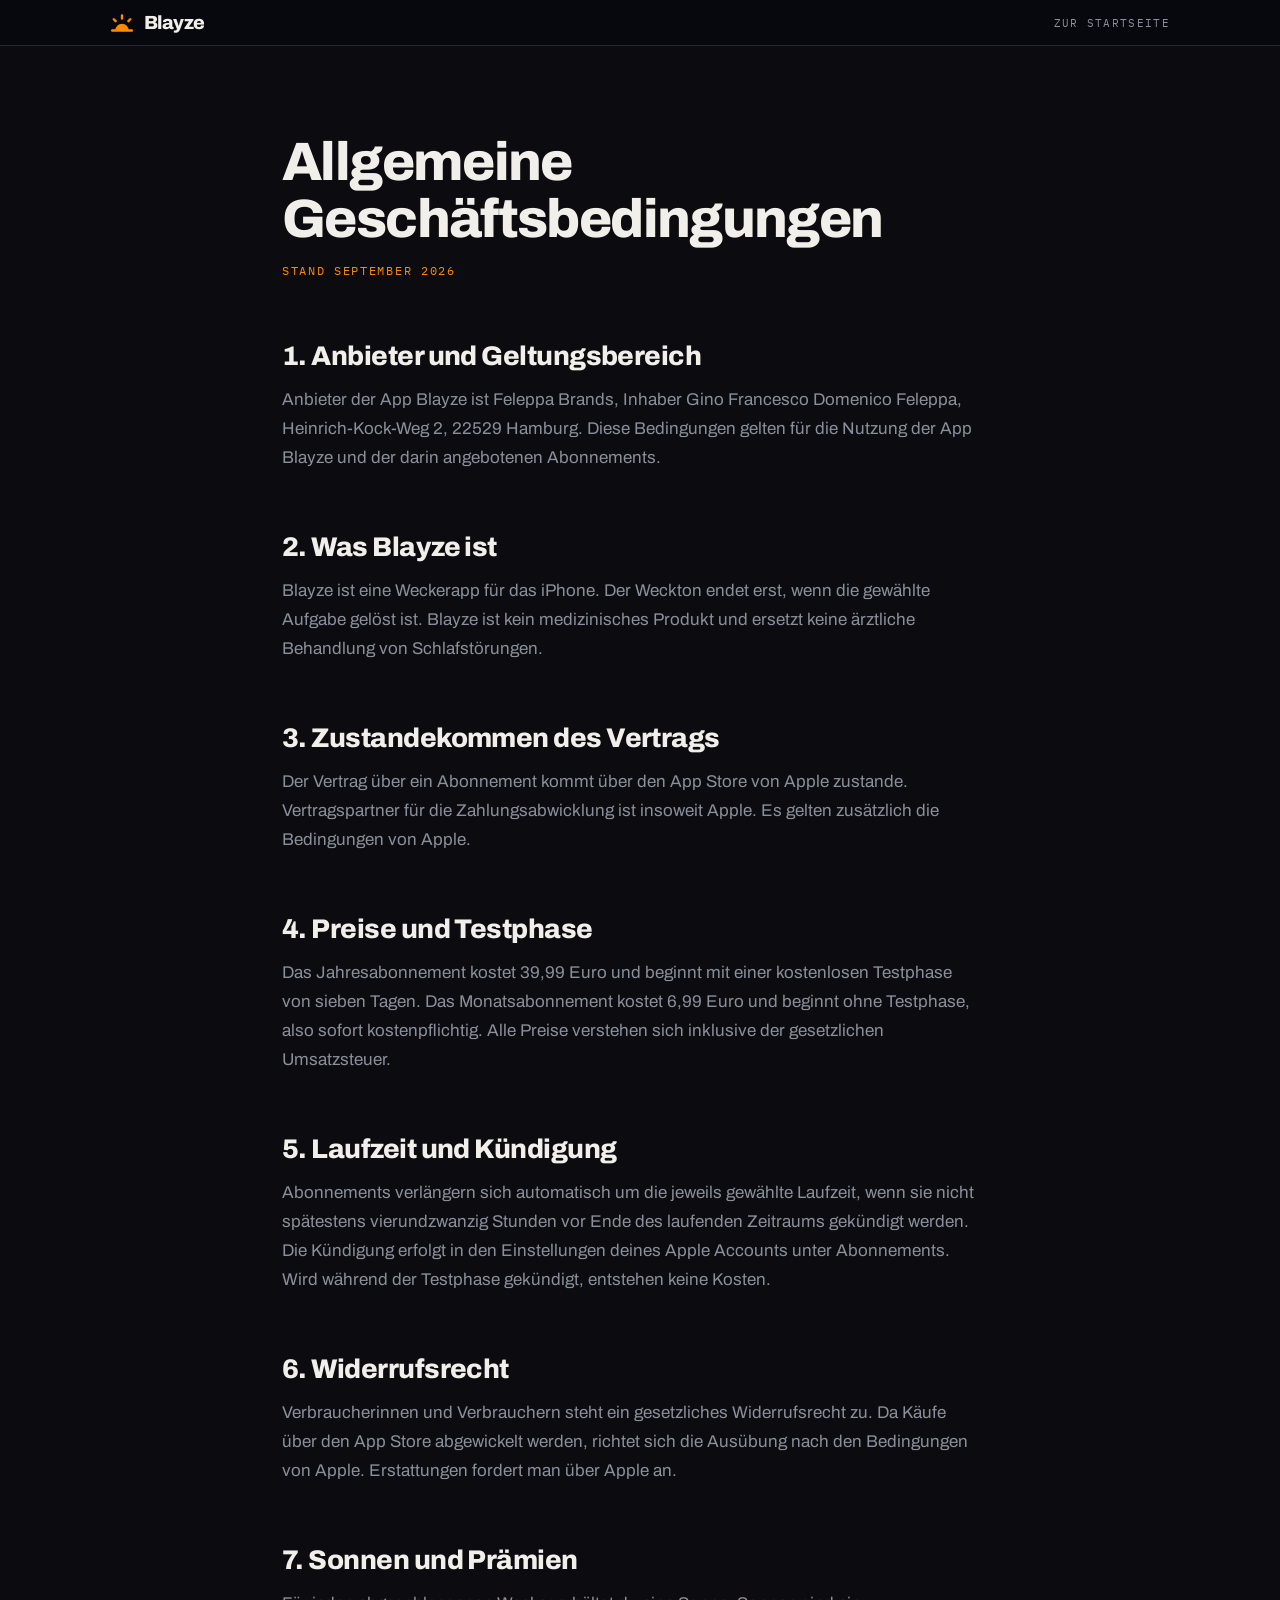
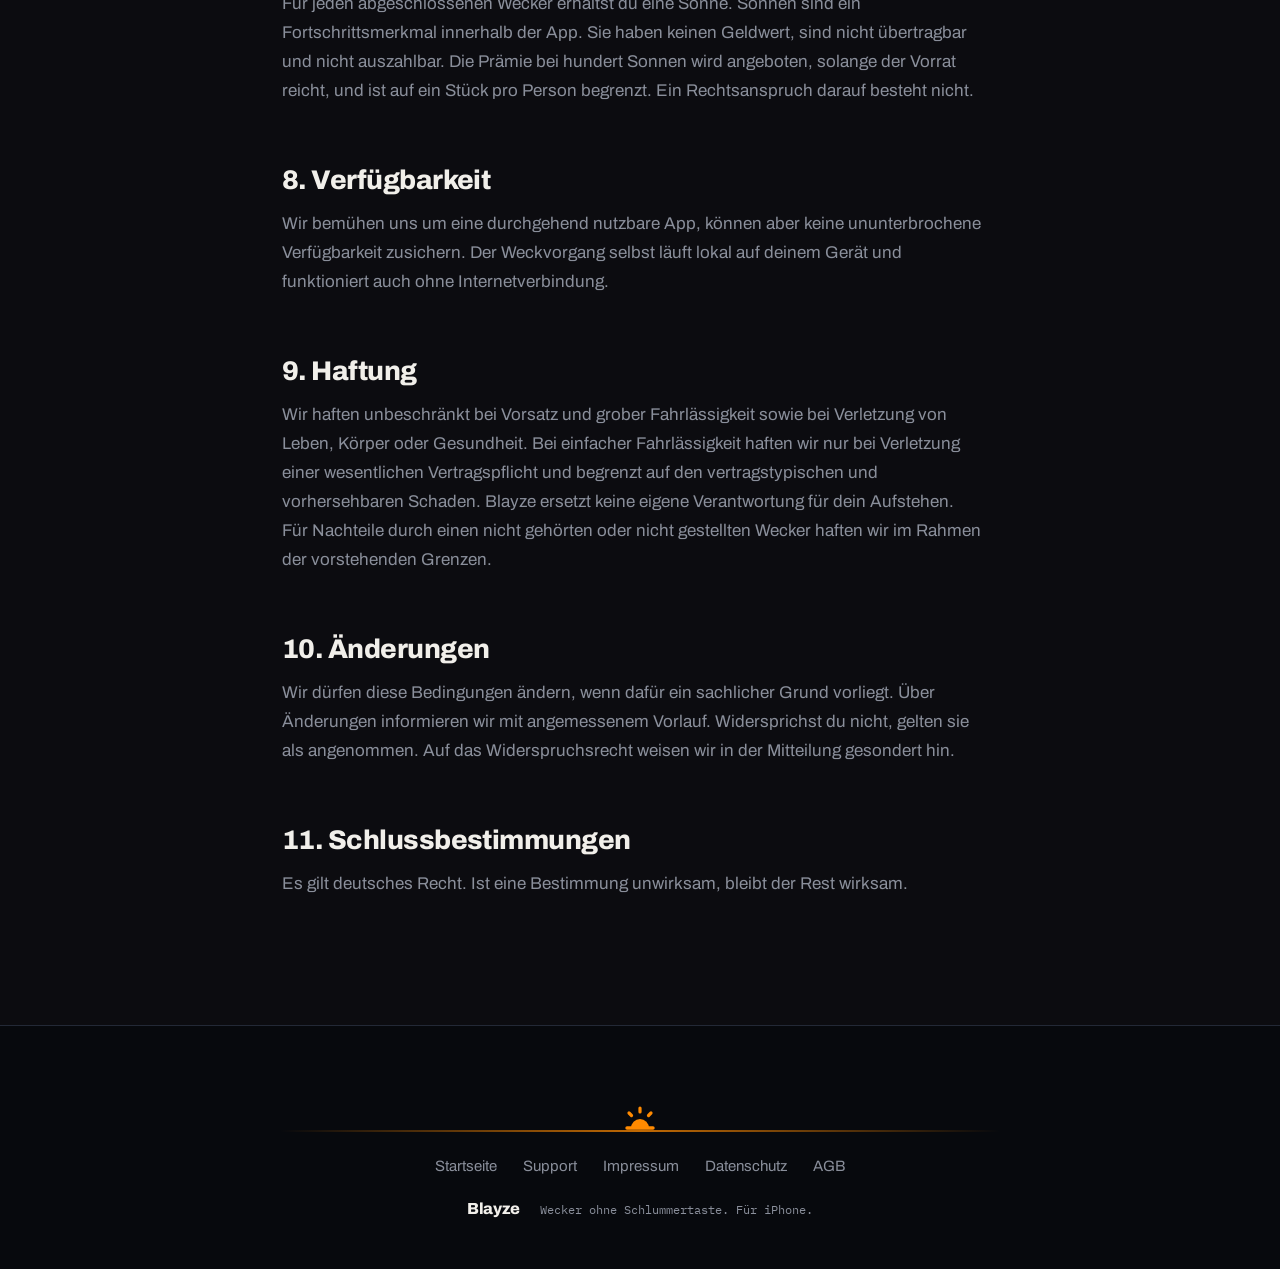
==== agb/index.html @ fdfd9681 "Blayze Landingpage: schlanke Fassung, Bilder 94 Prozent kleiner Bilder auf Anzeigegroesse verkleiner" ====
<!DOCTYPE html>
<html lang="de">
<head>
<meta charset="utf-8">
<meta name="viewport" content="width=device-width, initial-scale=1">
<meta name="robots" content="noindex">
<meta name="color-scheme" content="light">
<title>Allgemeine Geschäftsbedingungen · Blayze</title>
<link rel="preconnect" href="https://fonts.googleapis.com">
<link rel="preconnect" href="https://fonts.gstatic.com" crossorigin>
<link href="https://fonts.googleapis.com/css2?family=Archivo:wght@400;500;600;700;800&family=IBM+Plex+Mono:wght@400;500&display=swap" rel="stylesheet">
<style>
  html { -webkit-text-size-adjust:100%; }
  * { box-sizing:border-box; }
  body { margin:0; background:#0C0C10; color:#F1EFEA; font-family:'Archivo',Helvetica,Arial,sans-serif; overflow-wrap:break-word; color-scheme:only light; }
  a { color:#FF8A00; text-decoration:none; }
  a:hover { color:#FFA640; }
  .hd { position:sticky; top:0; z-index:50; padding:12px 16px; background:rgba(7,9,13,0.86); backdrop-filter:blur(14px); -webkit-backdrop-filter:blur(14px); border-bottom:1px solid #232936; }
  .hd-in { max-width:1060px; margin:0 auto; display:flex; align-items:center; gap:10px; }
  .wm { font-weight:800; letter-spacing:-0.03em; font-size:19px; color:#F1EFEA; }
  .back { margin-left:auto; font-family:'IBM Plex Mono',monospace; font-size:11px; letter-spacing:0.12em; text-transform:uppercase; color:#8A8F9B; }
  .back:hover { color:#FF8A00; }
  main { max-width:760px; margin:0 auto; padding:clamp(48px,8vw,88px) 22px clamp(64px,10vw,110px); }
  h1 { margin:0 0 14px; font-weight:800; letter-spacing:-0.03em; line-height:1.05; font-size:clamp(32px,6.4vw,54px); color:#F1EFEA; text-wrap:pretty; }
  .eyebrow { margin:0 0 clamp(30px,5vw,46px); font-family:'IBM Plex Mono',monospace; font-size:12px; letter-spacing:0.14em; text-transform:uppercase; color:#FF8A00; }
  h2 { margin:clamp(38px,6vw,58px) 0 14px; font-weight:800; letter-spacing:-0.02em; line-height:1.2; font-size:clamp(21px,3.4vw,27px); color:#F1EFEA; text-wrap:pretty; }
  p { margin:0 0 16px; font-size:17px; line-height:1.7; color:#8A8F9B; max-width:70ch; }
  p.strongtext { color:#F1EFEA; }
  ul { margin:0 0 16px; padding:0; list-style:none; display:flex; flex-direction:column; gap:11px; max-width:70ch; }
  li { position:relative; padding-left:20px; font-size:17px; line-height:1.65; color:#8A8F9B; }
  li::before { content:""; position:absolute; left:0; top:11px; width:7px; height:7px; border-radius:50%; background:#FF8A00; }
  .lnk { border-bottom:1px solid rgba(255,138,0,0.4); }
  footer { background:#07090D; border-top:1px solid #232936; padding:clamp(48px,7vw,80px) 22px clamp(34px,5vw,52px); }
  .ft-in { max-width:1060px; margin:0 auto; display:flex; flex-direction:column; gap:26px; }
  .ft-sun { display:flex; flex-direction:column; align-items:center; }
  .ft-line { display:block; width:100%; max-width:720px; height:2px; background:linear-gradient(90deg,rgba(255,138,0,0) 0%,rgba(255,138,0,0.75) 50%,rgba(255,138,0,0) 100%); }
  .ft-nav { display:flex; flex-wrap:wrap; gap:16px 26px; justify-content:center; }
  .ft-nav a { font-size:15px; color:#8A8F9B; }
  .ft-nav a:hover { color:#FF8A00; }
  .ft-meta { display:flex; flex-wrap:wrap; gap:8px 20px; justify-content:center; align-items:baseline; }
  .ft-meta .n { font-weight:800; letter-spacing:-0.03em; font-size:16px; color:#F1EFEA; }
  .ft-meta .t { font-family:'IBM Plex Mono',monospace; font-size:12px; color:#8A8F9B; }
</style>
</head>
<body>
<header class="hd">
  <div class="hd-in">
    <a href='/' style='display:flex; align-items:center; gap:10px'><svg width="24" height="18" viewBox="0 2 32 24" fill="none" aria-hidden="true"><path d="M3 24H29" stroke="#FF8A00" stroke-width="3.4" stroke-linecap="round"/><path d="M7 24A9 9 0 0 1 25 24" fill="#FF8A00"/><path d="M16 4V8M27 9L24.5 11.5M5 9L7.5 11.5" stroke="#FF8A00" stroke-width="3.2" stroke-linecap="round"/></svg><span class="wm">Blayze</span></a>
    <a class='back' href='/'>Zur Startseite</a>
  </div>
</header>
<main>
<h1>Allgemeine Geschäftsbedingungen</h1>
<p class="eyebrow">Stand September 2026</p>
<h2>1. Anbieter und Geltungsbereich</h2>
<p>Anbieter der App Blayze ist Feleppa Brands, Inhaber Gino Francesco Domenico Feleppa, Heinrich-Kock-Weg 2, 22529 Hamburg. Diese Bedingungen gelten für die Nutzung der App Blayze und der darin angebotenen Abonnements.</p>
<h2>2. Was Blayze ist</h2>
<p>Blayze ist eine Weckerapp für das iPhone. Der Weckton endet erst, wenn die gewählte Aufgabe gelöst ist. Blayze ist kein medizinisches Produkt und ersetzt keine ärztliche Behandlung von Schlafstörungen.</p>
<h2>3. Zustandekommen des Vertrags</h2>
<p>Der Vertrag über ein Abonnement kommt über den App Store von Apple zustande. Vertragspartner für die Zahlungsabwicklung ist insoweit Apple. Es gelten zusätzlich die Bedingungen von Apple.</p>
<h2>4. Preise und Testphase</h2>
<p>Das Jahresabonnement kostet 39,99 Euro und beginnt mit einer kostenlosen Testphase von sieben Tagen. Das Monatsabonnement kostet 6,99 Euro und beginnt ohne Testphase, also sofort kostenpflichtig. Alle Preise verstehen sich inklusive der gesetzlichen Umsatzsteuer.</p>
<h2>5. Laufzeit und Kündigung</h2>
<p>Abonnements verlängern sich automatisch um die jeweils gewählte Laufzeit, wenn sie nicht spätestens vierundzwanzig Stunden vor Ende des laufenden Zeitraums gekündigt werden. Die Kündigung erfolgt in den Einstellungen deines Apple Accounts unter Abonnements. Wird während der Testphase gekündigt, entstehen keine Kosten.</p>
<h2>6. Widerrufsrecht</h2>
<p>Verbraucherinnen und Verbrauchern steht ein gesetzliches Widerrufsrecht zu. Da Käufe über den App Store abgewickelt werden, richtet sich die Ausübung nach den Bedingungen von Apple. Erstattungen fordert man über Apple an.</p>
<h2>7. Sonnen und Prämien</h2>
<p>Für jeden abgeschlossenen Wecker erhältst du eine Sonne. Sonnen sind ein Fortschrittsmerkmal innerhalb der App. Sie haben keinen Geldwert, sind nicht übertragbar und nicht auszahlbar. Die Prämie bei hundert Sonnen wird angeboten, solange der Vorrat reicht, und ist auf ein Stück pro Person begrenzt. Ein Rechtsanspruch darauf besteht nicht.</p>
<h2>8. Verfügbarkeit</h2>
<p>Wir bemühen uns um eine durchgehend nutzbare App, können aber keine ununterbrochene Verfügbarkeit zusichern. Der Weckvorgang selbst läuft lokal auf deinem Gerät und funktioniert auch ohne Internetverbindung.</p>
<h2>9. Haftung</h2>
<p>Wir haften unbeschränkt bei Vorsatz und grober Fahrlässigkeit sowie bei Verletzung von Leben, Körper oder Gesundheit. Bei einfacher Fahrlässigkeit haften wir nur bei Verletzung einer wesentlichen Vertragspflicht und begrenzt auf den vertragstypischen und vorhersehbaren Schaden. Blayze ersetzt keine eigene Verantwortung für dein Aufstehen. Für Nachteile durch einen nicht gehörten oder nicht gestellten Wecker haften wir im Rahmen der vorstehenden Grenzen.</p>
<h2>10. Änderungen</h2>
<p>Wir dürfen diese Bedingungen ändern, wenn dafür ein sachlicher Grund vorliegt. Über Änderungen informieren wir mit angemessenem Vorlauf. Widersprichst du nicht, gelten sie als angenommen. Auf das Widerspruchsrecht weisen wir in der Mitteilung gesondert hin.</p>
<h2>11. Schlussbestimmungen</h2>
<p>Es gilt deutsches Recht. Ist eine Bestimmung unwirksam, bleibt der Rest wirksam.</p>
</main>
<footer>
  <div class="ft-in">
    <div class="ft-sun"><svg width="32" height="24" viewBox="0 2 32 24" fill="none" aria-hidden="true"><path d="M3 24H29" stroke="#FF8A00" stroke-width="3.4" stroke-linecap="round"/><path d="M7 24A9 9 0 0 1 25 24" fill="#FF8A00"/><path d="M16 4V8M27 9L24.5 11.5M5 9L7.5 11.5" stroke="#FF8A00" stroke-width="3.2" stroke-linecap="round"/></svg><span class="ft-line"></span></div>
    <nav class="ft-nav">
      <a href='/'>Startseite</a>
      <a href='/support'>Support</a>
      <a href='/impressum'>Impressum</a>
      <a href='/datenschutz'>Datenschutz</a>
      <a href='/agb'>AGB</a>
    </nav>
    <div class="ft-meta"><span class="n">Blayze</span><span class="t">Wecker ohne Schlummertaste. Für iPhone.</span></div>
  </div>
</footer>
</body>
</html>
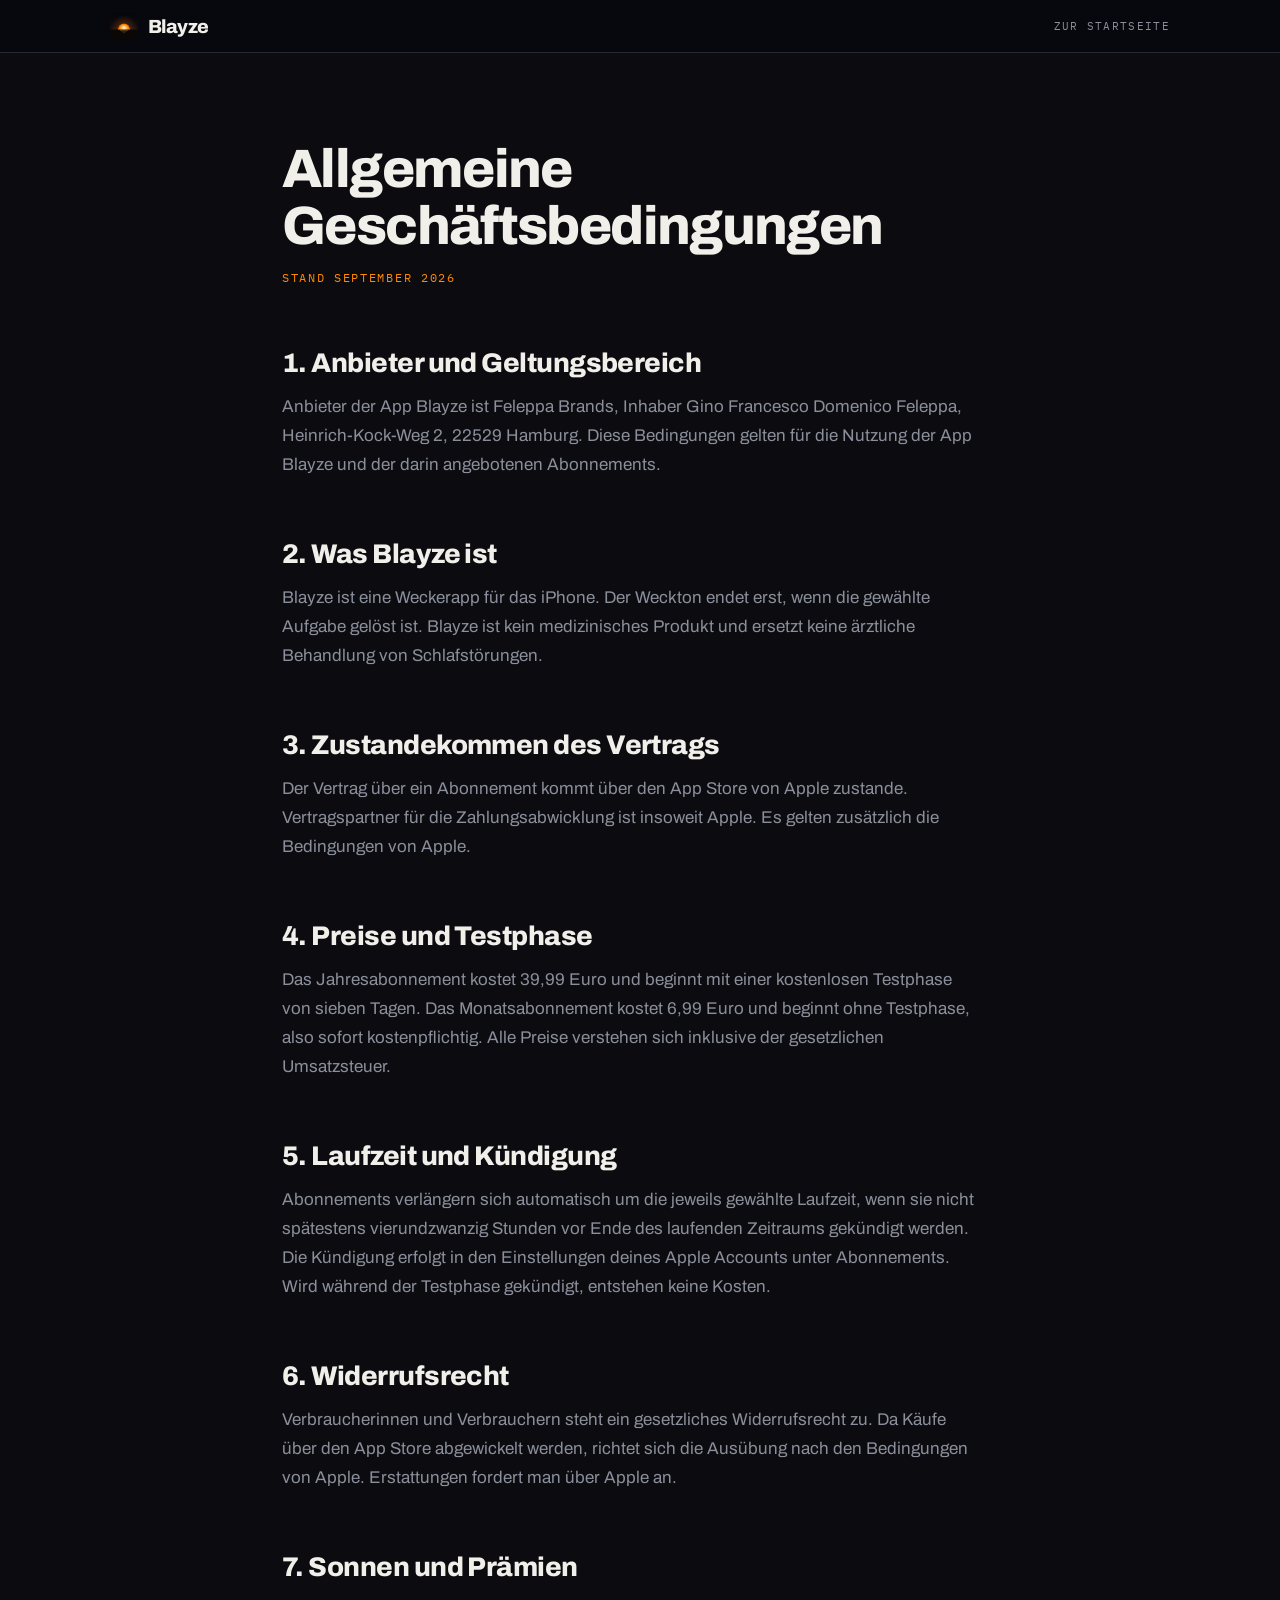
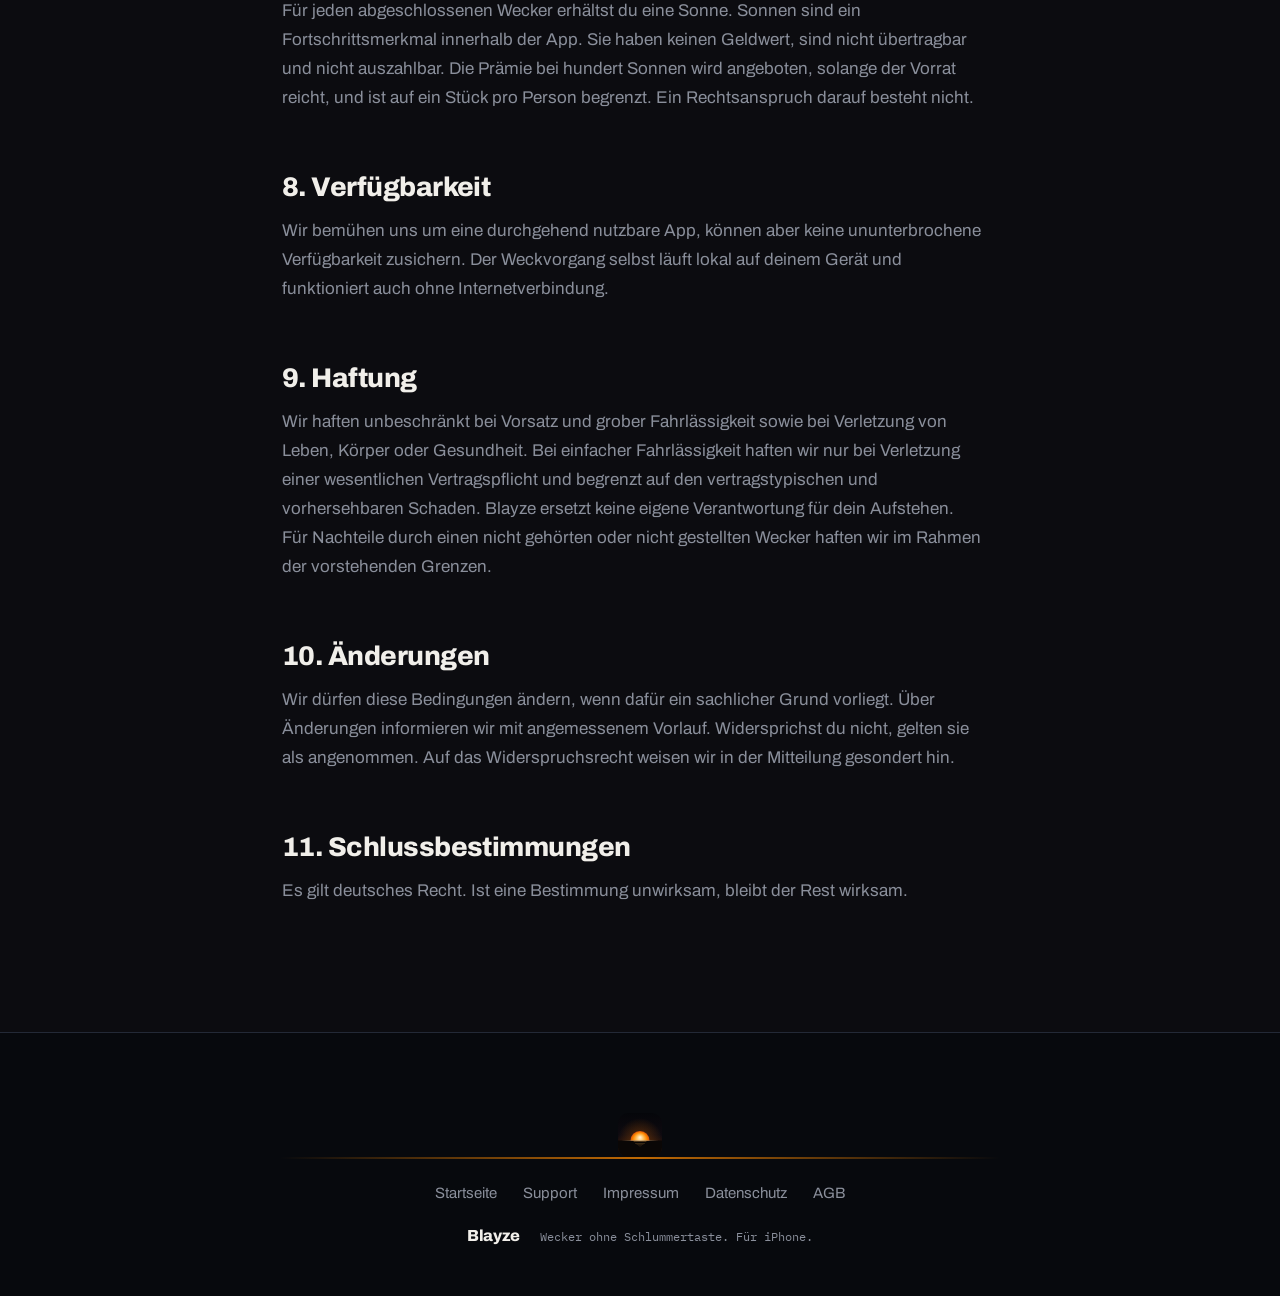
==== commit 5f8bea4b: "Website: neues Icon (Entwurf A Glut) in Kopf, Fuss, Favicon, Homescreen-Icon und Vorschaubild Co-Aut" ====
--- a/agb/index.html
+++ b/agb/index.html
@@ -41,11 +41,13 @@
   .ft-meta .n { font-weight:800; letter-spacing:-0.03em; font-size:16px; color:#F1EFEA; }
   .ft-meta .t { font-family:'IBM Plex Mono',monospace; font-size:12px; color:#8A8F9B; }
 </style>
+<link rel="icon" href="/favicon.svg" type="image/svg+xml">
+<link rel="apple-touch-icon" href="/apple-touch-icon.png">
 </head>
 <body>
 <header class="hd">
   <div class="hd-in">
-    <a href='/' style='display:flex; align-items:center; gap:10px'><svg width="24" height="18" viewBox="0 2 32 24" fill="none" aria-hidden="true"><path d="M3 24H29" stroke="#FF8A00" stroke-width="3.4" stroke-linecap="round"/><path d="M7 24A9 9 0 0 1 25 24" fill="#FF8A00"/><path d="M16 4V8M27 9L24.5 11.5M5 9L7.5 11.5" stroke="#FF8A00" stroke-width="3.2" stroke-linecap="round"/></svg><span class="wm">Blayze</span></a>
+    <a href='/' style='display:flex; align-items:center; gap:10px'><img src="/icon.svg" width="28" height="28" alt="" style="display:block;border-radius:22.4%;flex:none"><span class="wm">Blayze</span></a>
     <a class='back' href='/'>Zur Startseite</a>
   </div>
 </header>
@@ -77,7 +79,7 @@
 </main>
 <footer>
   <div class="ft-in">
-    <div class="ft-sun"><svg width="32" height="24" viewBox="0 2 32 24" fill="none" aria-hidden="true"><path d="M3 24H29" stroke="#FF8A00" stroke-width="3.4" stroke-linecap="round"/><path d="M7 24A9 9 0 0 1 25 24" fill="#FF8A00"/><path d="M16 4V8M27 9L24.5 11.5M5 9L7.5 11.5" stroke="#FF8A00" stroke-width="3.2" stroke-linecap="round"/></svg><span class="ft-line"></span></div>
+    <div class="ft-sun"><img src="/icon.svg" width="44" height="44" alt="" style="display:block;border-radius:22.4%;flex:none"><span class="ft-line"></span></div>
     <nav class="ft-nav">
       <a href='/'>Startseite</a>
       <a href='/support'>Support</a>
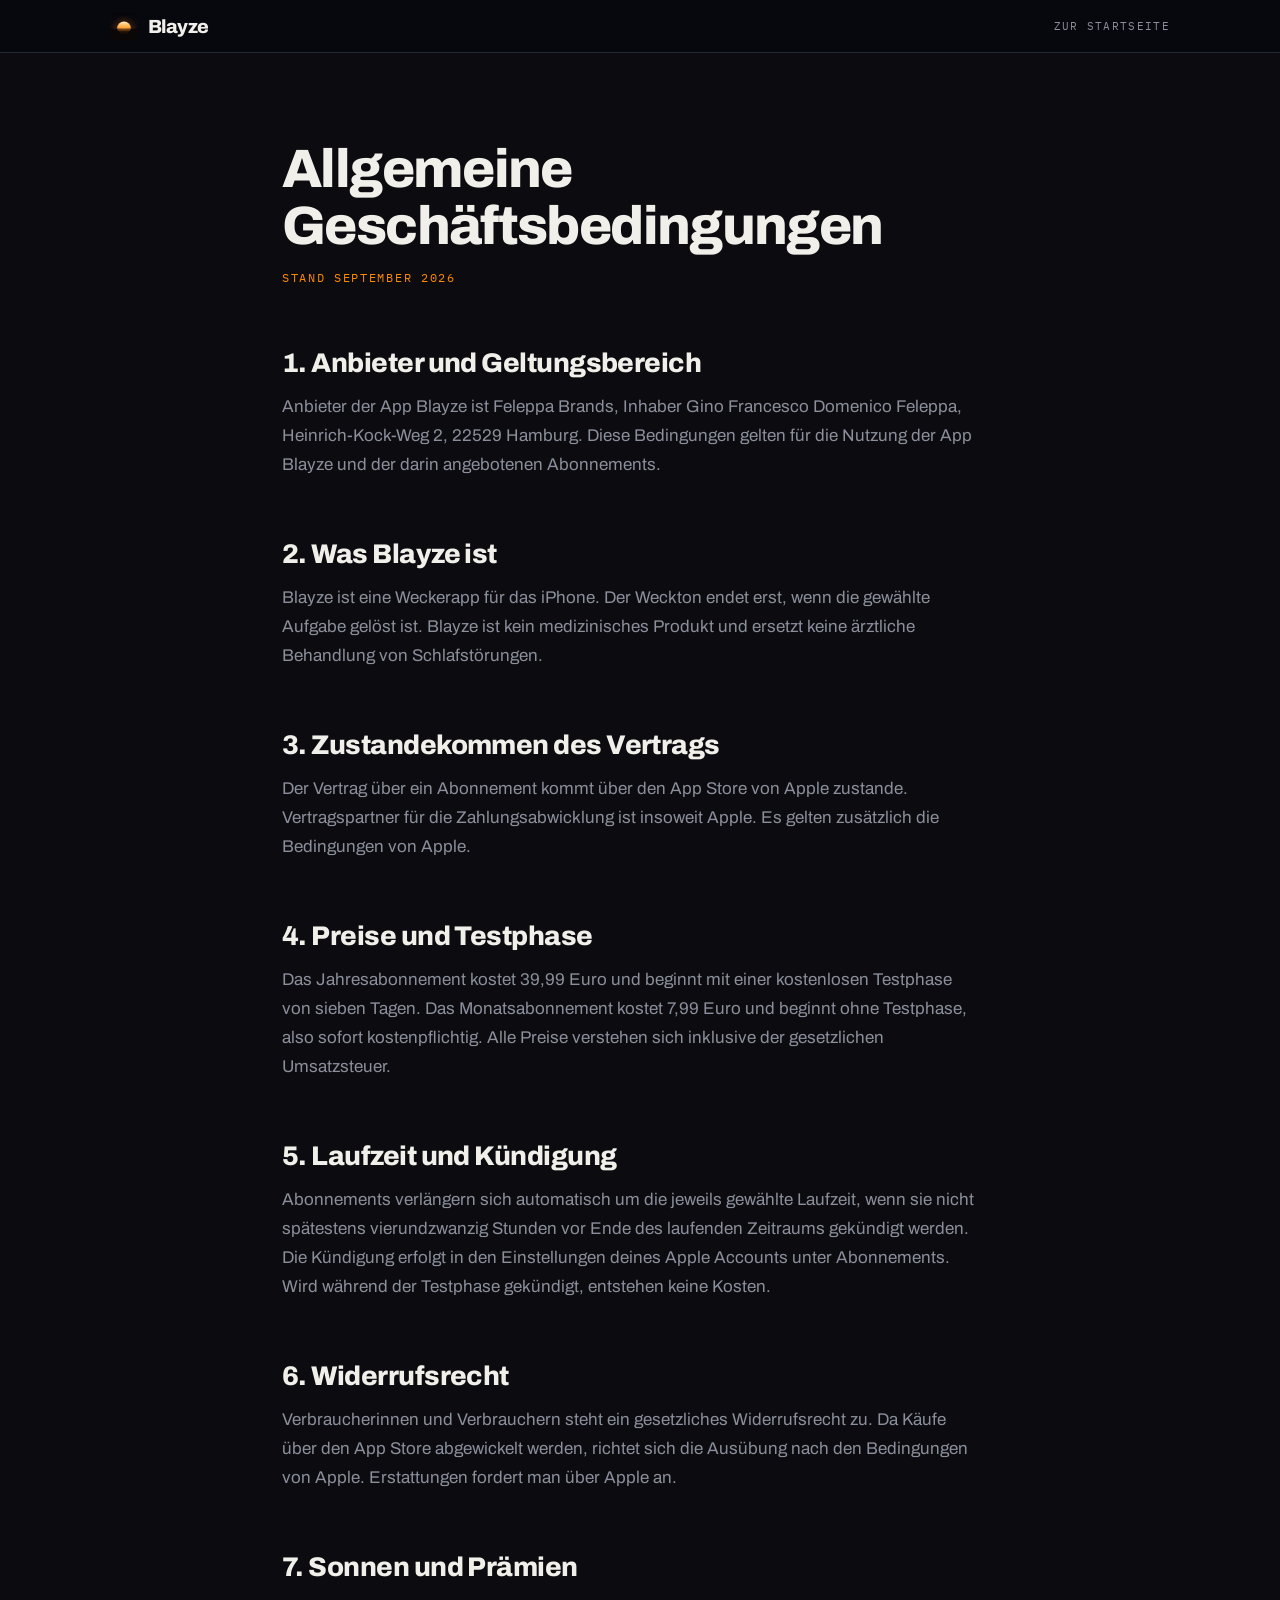
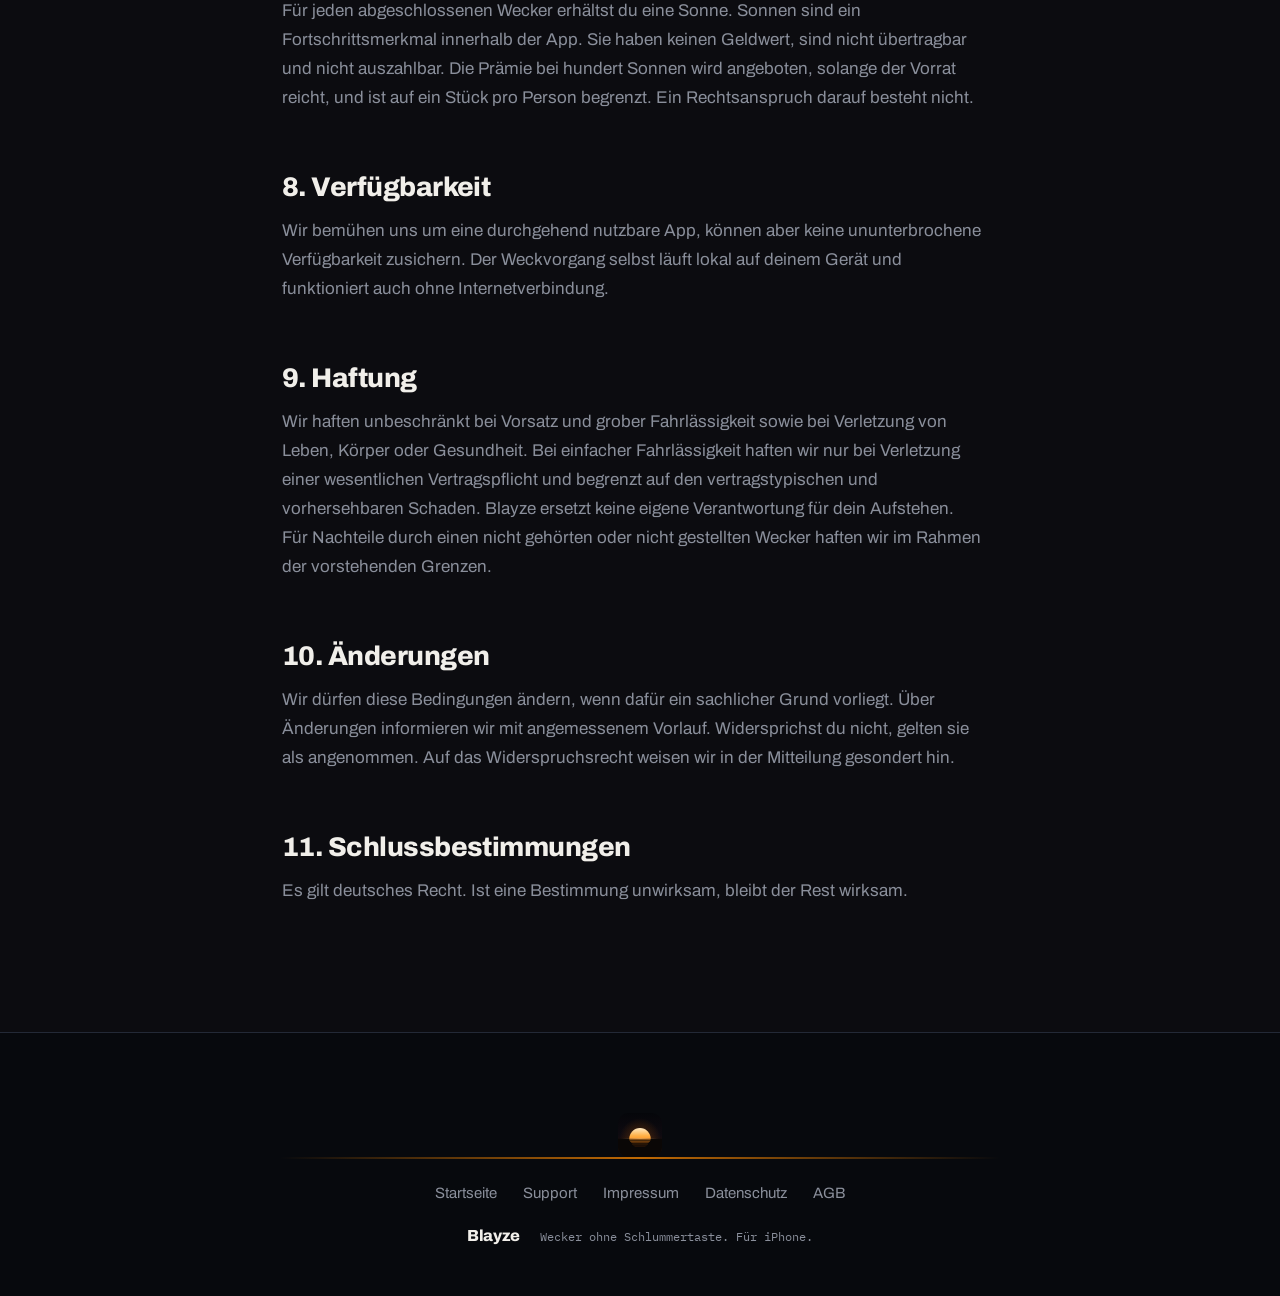
==== commit 1248100a: "AGB: Monatspreis auf 7,99 Euro korrigiert Co-Authored-By: Claude Opus 5.5 <noreply@anthropic.com>" ====
--- a/agb/index.html
+++ b/agb/index.html
@@ -61,7 +61,7 @@
 <h2>3. Zustandekommen des Vertrags</h2>
 <p>Der Vertrag über ein Abonnement kommt über den App Store von Apple zustande. Vertragspartner für die Zahlungsabwicklung ist insoweit Apple. Es gelten zusätzlich die Bedingungen von Apple.</p>
 <h2>4. Preise und Testphase</h2>
-<p>Das Jahresabonnement kostet 39,99 Euro und beginnt mit einer kostenlosen Testphase von sieben Tagen. Das Monatsabonnement kostet 6,99 Euro und beginnt ohne Testphase, also sofort kostenpflichtig. Alle Preise verstehen sich inklusive der gesetzlichen Umsatzsteuer.</p>
+<p>Das Jahresabonnement kostet 39,99 Euro und beginnt mit einer kostenlosen Testphase von sieben Tagen. Das Monatsabonnement kostet 7,99 Euro und beginnt ohne Testphase, also sofort kostenpflichtig. Alle Preise verstehen sich inklusive der gesetzlichen Umsatzsteuer.</p>
 <h2>5. Laufzeit und Kündigung</h2>
 <p>Abonnements verlängern sich automatisch um die jeweils gewählte Laufzeit, wenn sie nicht spätestens vierundzwanzig Stunden vor Ende des laufenden Zeitraums gekündigt werden. Die Kündigung erfolgt in den Einstellungen deines Apple Accounts unter Abonnements. Wird während der Testphase gekündigt, entstehen keine Kosten.</p>
 <h2>6. Widerrufsrecht</h2>
